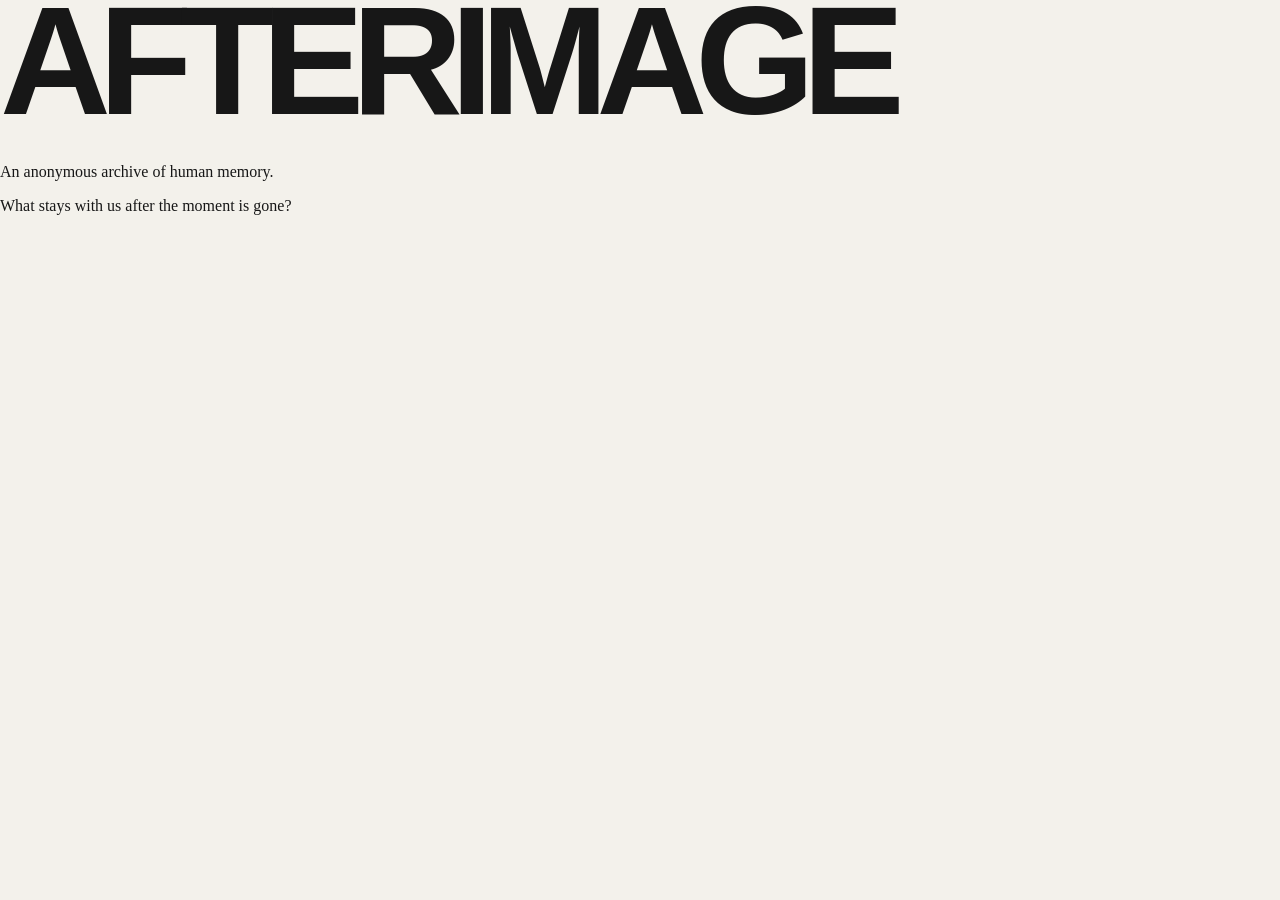
==== index.html @ 1bae3e63 "Update index.html" ====
<!DOCTYPE html>
<html lang="en">
<head>
    <meta charset="UTF-8">
    <meta name="viewport" content="width=device-width, initial-scale=1.0">
    <title>AFTERIMAGE</title>
    <link rel="stylesheet" href="style.css">
</head>

<body>

    <h1>AFTERIMAGE</h1>

    <p>An anonymous archive of human memory.</p>

    <p>What stays with us after the moment is gone?</p>

</body>
</html>
---- style.css ----
* {
    box-sizing: border-box;
}

body {
    margin: 0;
    background: #f3f1eb;
    color: #171717;
    font-family: Georgia, "Times New Roman", serif;
    min-height: 100vh;
}

main {
    max-width: 1100px;
    margin: 0 auto;
    padding: 80px 40px;
}

h1 {
    font-family: Arial, Helvetica, sans-serif;
    font-size: 12vw;
    letter-spacing: -0.08em;
    line-height: 0.8;
    margin: 0 0 40px 0;
    font-weight: 700;
}

.tagline {
    font-size: 28px;
    max-width: 600px;
    line-height: 1.3;
}

.question {
    margin-top: 120px;
    font-size: 18px;
    max-width: 500px;
    line-height: 1.6;
}

footer {
    margin-top: 150px;
    font-family: Arial, Helvetica, sans-serif;
    font-size: 11px;
    letter-spacing: 0.15em;
    text-transform: uppercase;
}
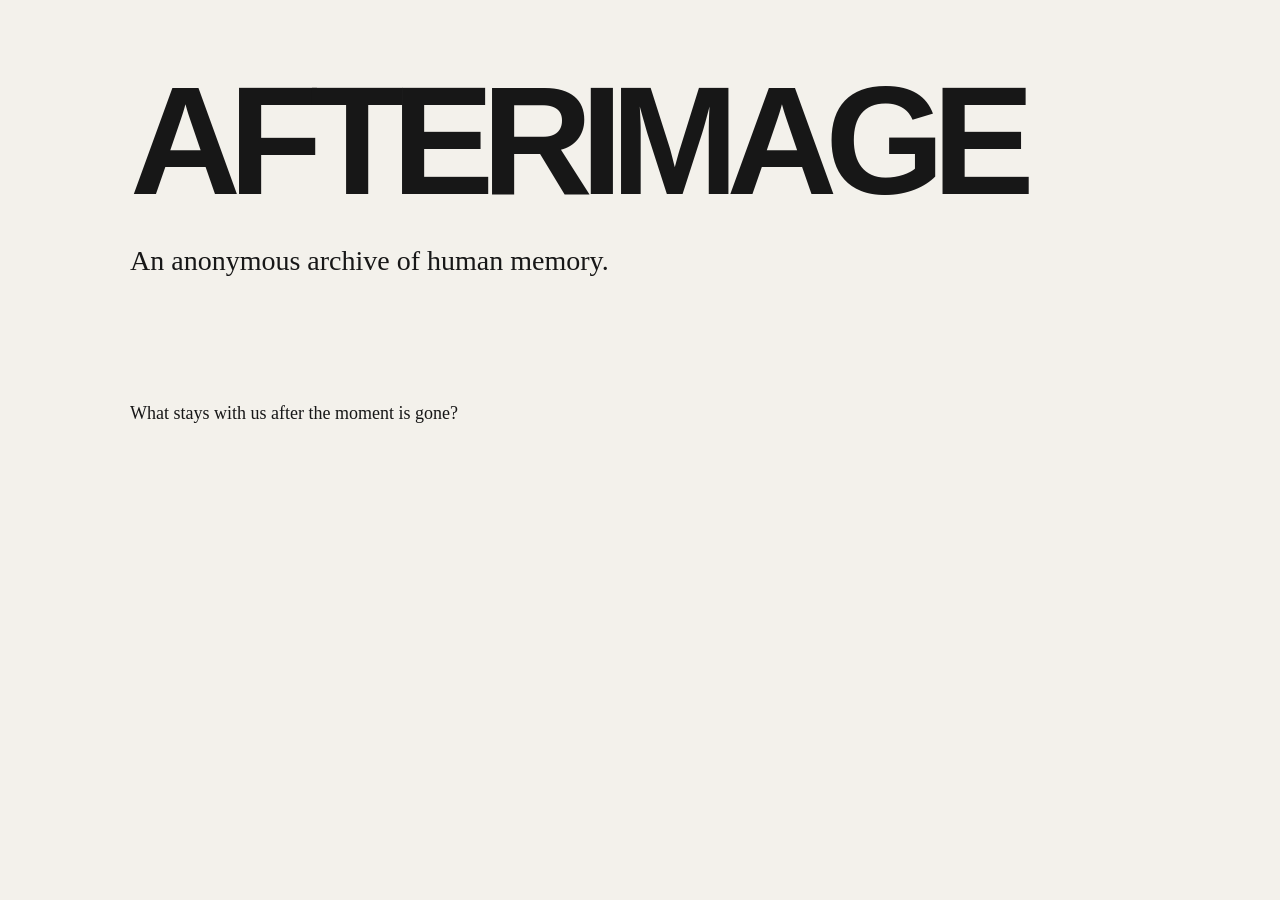
==== commit f9acce23: "Update index.html" ====
--- a/index.html
+++ b/index.html
@@ -1,5 +1,6 @@
 <!DOCTYPE html>
 <html lang="en">
+
 <head>
     <meta charset="UTF-8">
     <meta name="viewport" content="width=device-width, initial-scale=1.0">
@@ -9,11 +10,14 @@
 
 <body>
 
-    <h1>AFTERIMAGE</h1>
+    <main>
+        <h1>AFTERIMAGE</h1>
 
-    <p>An anonymous archive of human memory.</p>
+        <p class="tagline">An anonymous archive of human memory.</p>
 
-    <p>What stays with us after the moment is gone?</p>
+        <p class="question">What stays with us after the moment is gone?</p>
+    </main>
 
 </body>
+
 </html>
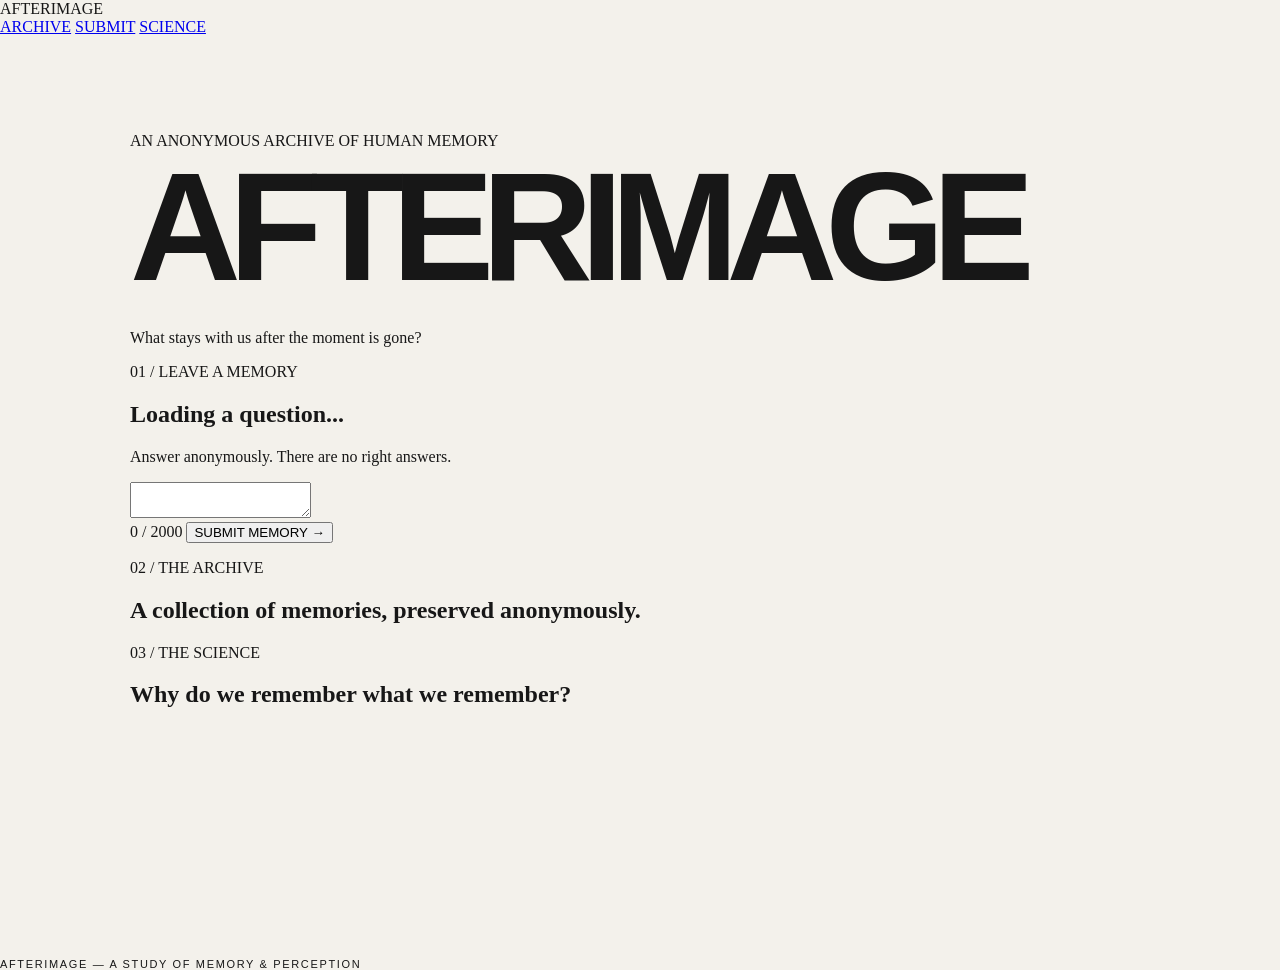
==== commit 371a3fd9: "Update index.html" ====
--- a/index.html
+++ b/index.html
@@ -4,19 +4,105 @@
 <head>
     <meta charset="UTF-8">
     <meta name="viewport" content="width=device-width, initial-scale=1.0">
+
     <title>AFTERIMAGE</title>
-    <link rel="stylesheet" href="style.css">
+
+    <link rel="stylesheet" type="text/css" href="./style.css">
 </head>
 
 <body>
 
+    <header>
+        <div class="logo">AFTERIMAGE</div>
+
+        <nav>
+            <a href="#archive">ARCHIVE</a>
+            <a href="#submit">SUBMIT</a>
+            <a href="#science">SCIENCE</a>
+        </nav>
+    </header>
+
+
     <main>
-        <h1>AFTERIMAGE</h1>
 
-        <p class="tagline">An anonymous archive of human memory.</p>
+        <section class="hero">
 
-        <p class="question">What stays with us after the moment is gone?</p>
+            <p class="eyebrow">AN ANONYMOUS ARCHIVE OF HUMAN MEMORY</p>
+
+            <h1>AFTERIMAGE</h1>
+
+            <p class="intro">
+                What stays with us after the moment is gone?
+            </p>
+
+        </section>
+
+
+        <section id="submit" class="submit-section">
+
+            <p class="section-label">01 / LEAVE A MEMORY</p>
+
+            <h2 id="question">
+                Loading a question...
+            </h2>
+
+            <p class="instruction">
+                Answer anonymously. There are no right answers.
+            </p>
+
+            <textarea
+                id="memory"
+                placeholder="Write whatever comes to mind..."
+                maxlength="2000">
+            </textarea>
+
+            <div class="submit-row">
+
+                <span id="character-count">0 / 2000</span>
+
+                <button id="submit-button">
+                    SUBMIT MEMORY →
+                </button>
+
+            </div>
+
+            <p id="message"></p>
+
+        </section>
+
+
+        <section id="archive" class="placeholder-section">
+
+            <p class="section-label">02 / THE ARCHIVE</p>
+
+            <h2>
+                A collection of memories,
+                preserved anonymously.
+            </h2>
+
+        </section>
+
+
+        <section id="science" class="placeholder-section">
+
+            <p class="section-label">03 / THE SCIENCE</p>
+
+            <h2>
+                Why do we remember
+                what we remember?
+            </h2>
+
+        </section>
+
     </main>
+
+
+    <footer>
+        AFTERIMAGE — A STUDY OF MEMORY & PERCEPTION
+    </footer>
+
+
+    <script src="./script.js"></script>
 
 </body>
 
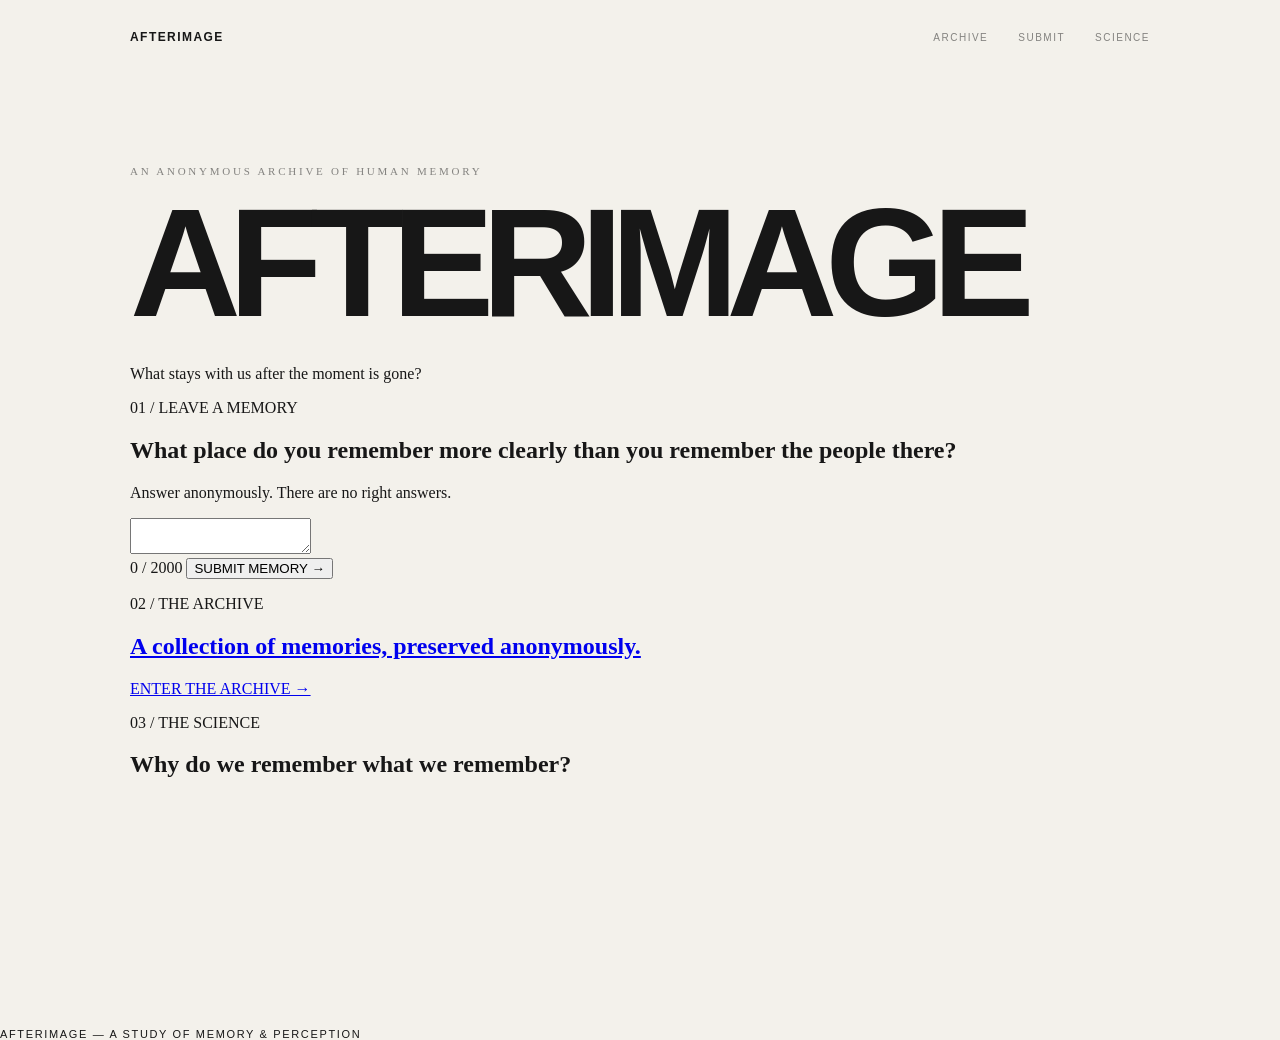
==== commit 459b7bda: "Update index.html" ====
--- a/index.html
+++ b/index.html
@@ -2,34 +2,49 @@
 <html lang="en">
 
 <head>
+
     <meta charset="UTF-8">
-    <meta name="viewport" content="width=device-width, initial-scale=1.0">
+
+    <meta name="viewport"
+          content="width=device-width, initial-scale=1.0">
 
     <title>AFTERIMAGE</title>
 
     <link rel="stylesheet" type="text/css" href="./style.css">
+
 </head>
+
 
 <body>
 
     <header>
-        <div class="logo">AFTERIMAGE</div>
+
+        <a href="index.html" class="logo">
+            AFTERIMAGE
+        </a>
 
         <nav>
             <a href="#archive">ARCHIVE</a>
             <a href="#submit">SUBMIT</a>
             <a href="#science">SCIENCE</a>
         </nav>
+
     </header>
 
 
     <main>
 
+        <!-- HERO -->
+
         <section class="hero">
 
-            <p class="eyebrow">AN ANONYMOUS ARCHIVE OF HUMAN MEMORY</p>
+            <p class="eyebrow">
+                AN ANONYMOUS ARCHIVE OF HUMAN MEMORY
+            </p>
 
-            <h1>AFTERIMAGE</h1>
+            <h1>
+                AFTERIMAGE
+            </h1>
 
             <p class="intro">
                 What stays with us after the moment is gone?
@@ -38,9 +53,13 @@
         </section>
 
 
+        <!-- SUBMIT -->
+
         <section id="submit" class="submit-section">
 
-            <p class="section-label">01 / LEAVE A MEMORY</p>
+            <p class="section-label">
+                01 / LEAVE A MEMORY
+            </p>
 
             <h2 id="question">
                 Loading a question...
@@ -58,7 +77,9 @@
 
             <div class="submit-row">
 
-                <span id="character-count">0 / 2000</span>
+                <span id="character-count">
+                    0 / 2000
+                </span>
 
                 <button id="submit-button">
                     SUBMIT MEMORY →
@@ -71,21 +92,38 @@
         </section>
 
 
+        <!-- ARCHIVE -->
+
         <section id="archive" class="placeholder-section">
 
-            <p class="section-label">02 / THE ARCHIVE</p>
+            <p class="section-label">
+                02 / THE ARCHIVE
+            </p>
 
-            <h2>
-                A collection of memories,
-                preserved anonymously.
-            </h2>
+            <a href="archive.html"
+               class="archive-link">
+
+                <h2>
+                    A collection of memories,
+                    preserved anonymously.
+                </h2>
+
+                <span class="archive-arrow">
+                    ENTER THE ARCHIVE →
+                </span>
+
+            </a>
 
         </section>
 
 
+        <!-- SCIENCE -->
+
         <section id="science" class="placeholder-section">
 
-            <p class="section-label">03 / THE SCIENCE</p>
+            <p class="section-label">
+                03 / THE SCIENCE
+            </p>
 
             <h2>
                 Why do we remember
@@ -98,7 +136,7 @@
 
 
     <footer>
-        AFTERIMAGE — A STUDY OF MEMORY & PERCEPTION
+        AFTERIMAGE — A STUDY OF MEMORY &amp; PERCEPTION
     </footer>
 
 
--- a/style.css
+++ b/style.css
@@ -10,11 +10,68 @@
     min-height: 100vh;
 }
 
+
+/* =========================
+   HEADER
+========================= */
+
+header {
+    max-width: 1100px;
+    margin: 0 auto;
+    padding: 30px 40px;
+
+    display: flex;
+    justify-content: space-between;
+    align-items: center;
+}
+
+.logo {
+    color: #171717;
+    text-decoration: none;
+
+    font-family: Arial, Helvetica, sans-serif;
+    font-size: 12px;
+    font-weight: 700;
+    letter-spacing: 0.12em;
+}
+
+nav {
+    display: flex;
+    gap: 30px;
+}
+
+nav a {
+    color: #171717;
+    text-decoration: none;
+
+    font-family: Arial, Helvetica, sans-serif;
+    font-size: 10px;
+    letter-spacing: 0.15em;
+
+    opacity: 0.5;
+
+    transition: opacity 0.2s ease;
+}
+
+nav a:hover {
+    opacity: 1;
+}
+
+
+/* =========================
+   MAIN
+========================= */
+
 main {
     max-width: 1100px;
     margin: 0 auto;
     padding: 80px 40px;
 }
+
+
+/* =========================
+   HOMEPAGE
+========================= */
 
 h1 {
     font-family: Arial, Helvetica, sans-serif;
@@ -45,3 +102,155 @@
     letter-spacing: 0.15em;
     text-transform: uppercase;
 }
+
+
+/* =========================
+   ARCHIVE
+========================= */
+
+.archive {
+    max-width: 1100px;
+    margin: 0 auto;
+    padding: 80px 30px 120px;
+}
+
+.archive-intro {
+    max-width: 700px;
+    margin-bottom: 100px;
+}
+
+.eyebrow {
+    font-size: 11px;
+    letter-spacing: 0.25em;
+    opacity: 0.5;
+    margin-bottom: 25px;
+}
+
+.archive-intro h1 {
+    font-size: clamp(60px, 10vw, 130px);
+    line-height: 0.85;
+    font-weight: 400;
+    letter-spacing: -0.06em;
+    margin: 0 0 35px;
+}
+
+.archive-description {
+    font-size: 18px;
+    line-height: 1.6;
+    max-width: 430px;
+    opacity: 0.65;
+}
+
+
+/* =========================
+   MEMORY CARDS
+========================= */
+
+.memory-grid {
+    display: grid;
+    grid-template-columns: repeat(2, 1fr);
+    gap: 25px;
+}
+
+.memory-card {
+    border: 1px solid rgba(0, 0, 0, 0.15);
+    padding: 35px;
+    min-height: 300px;
+
+    display: flex;
+    flex-direction: column;
+
+    transition:
+        transform 0.3s ease,
+        background 0.3s ease;
+}
+
+.memory-card:hover {
+    transform: translateY(-5px);
+}
+
+.memory-question {
+    font-size: 12px;
+    letter-spacing: 0.08em;
+    text-transform: uppercase;
+    opacity: 0.45;
+    line-height: 1.5;
+}
+
+.memory-text {
+    font-family: Georgia, serif;
+    font-size: 24px;
+    line-height: 1.45;
+
+    margin-top: auto;
+    margin-bottom: 30px;
+}
+
+.anonymous {
+    font-size: 12px;
+    opacity: 0.45;
+}
+
+
+/* =========================
+   ARCHIVE FOOTER
+========================= */
+
+.archive-footer {
+    text-align: center;
+    margin-top: 130px;
+    padding-top: 80px;
+    border-top: 1px solid rgba(0, 0, 0, 0.15);
+}
+
+.archive-footer p {
+    opacity: 0.5;
+    margin-bottom: 20px;
+}
+
+.archive-footer a {
+    color: inherit;
+    text-decoration: none;
+    letter-spacing: 0.15em;
+    font-size: 12px;
+}
+
+.archive-footer a:hover {
+    opacity: 0.5;
+}
+
+
+/* =========================
+   MOBILE
+========================= */
+
+@media (max-width: 700px) {
+
+    header {
+        padding: 25px 20px;
+    }
+
+    nav {
+        gap: 15px;
+    }
+
+    main {
+        padding: 60px 20px;
+    }
+
+    .archive {
+        padding: 60px 20px 80px;
+    }
+
+    .memory-grid {
+        grid-template-columns: 1fr;
+    }
+
+    .archive-intro {
+        margin-bottom: 60px;
+    }
+
+    .memory-card {
+        min-height: 260px;
+    }
+}
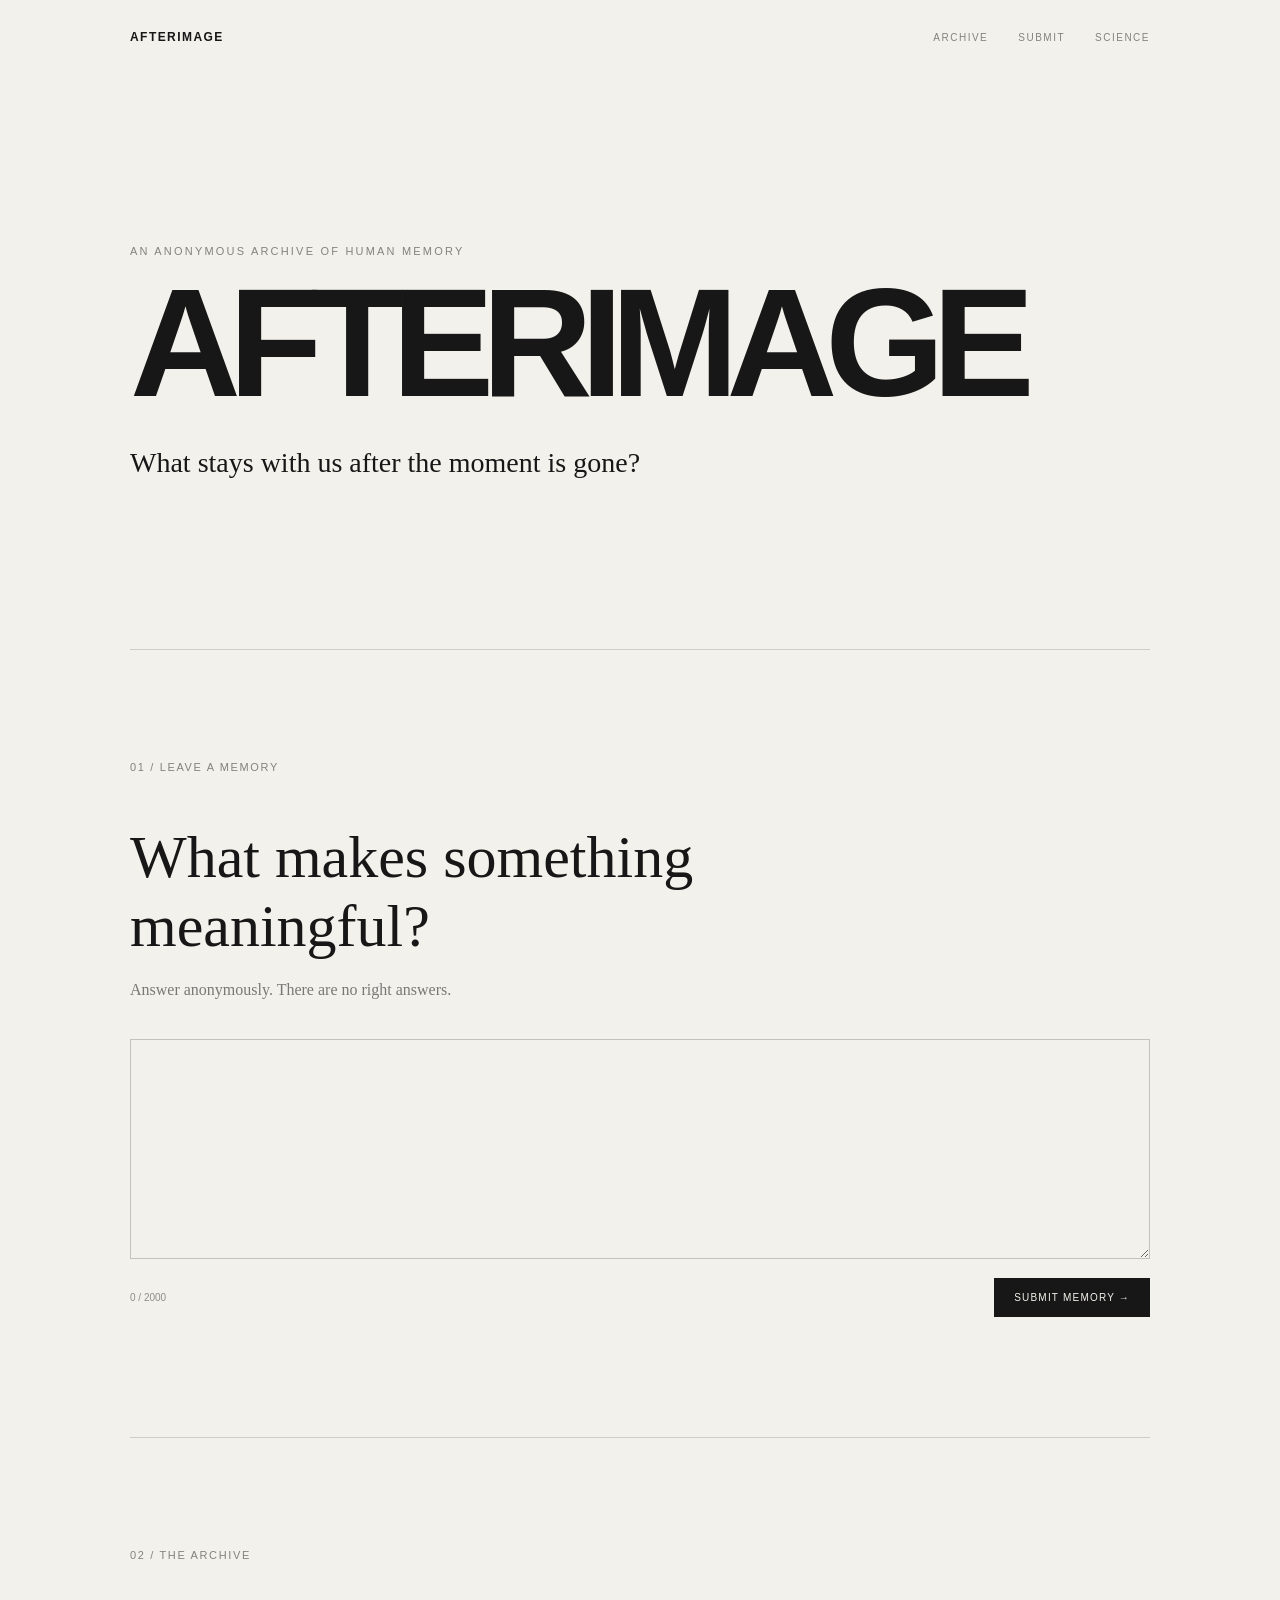
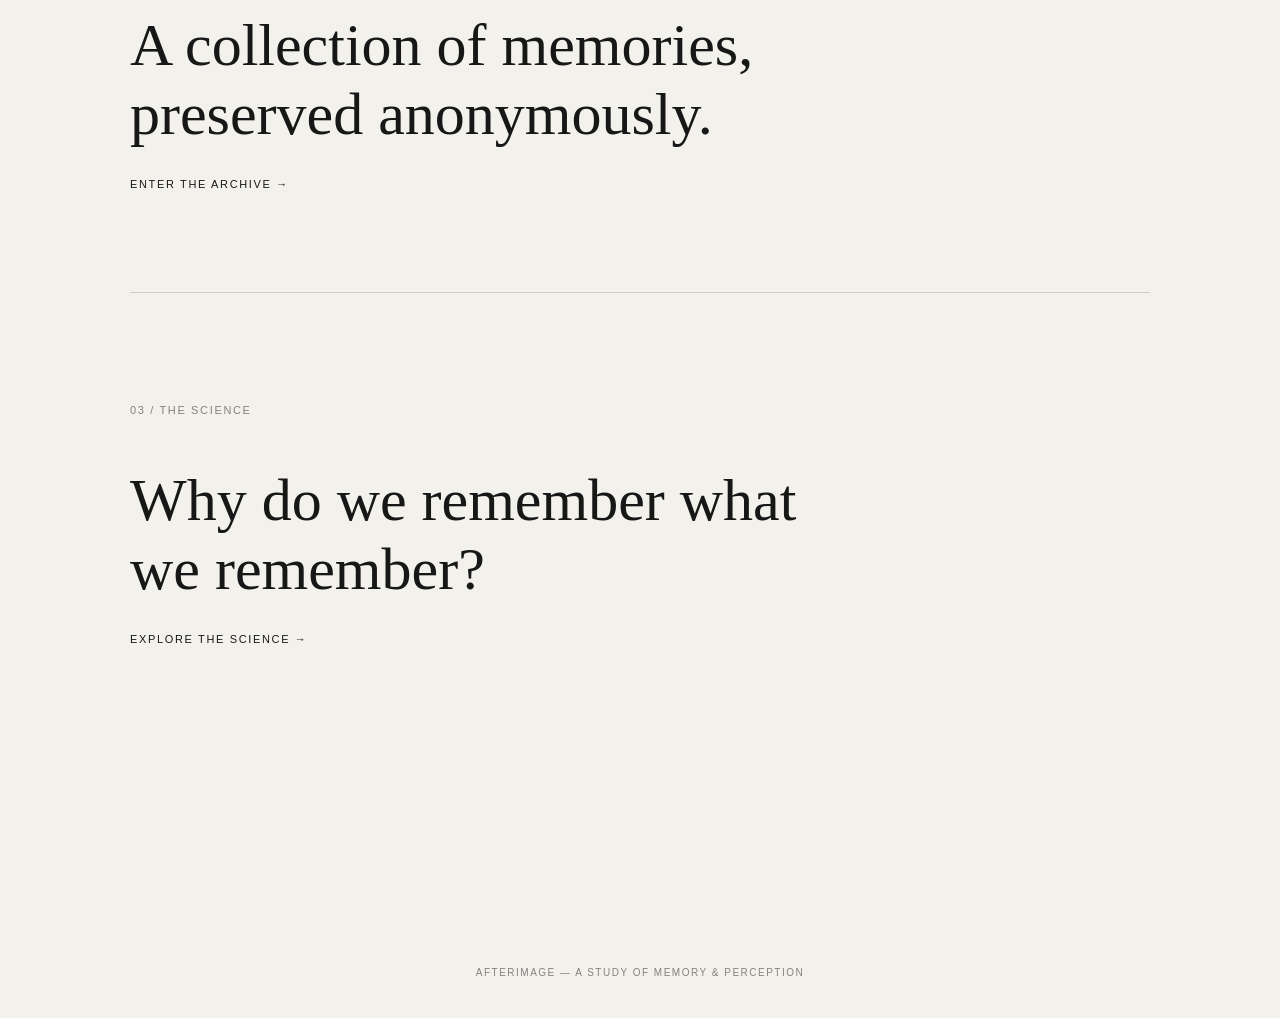
==== commit 1d52d08f: "Update index.html" ====
--- a/index.html
+++ b/index.html
@@ -10,7 +10,7 @@
 
     <title>AFTERIMAGE</title>
 
-    <link rel="stylesheet" type="text/css" href="./style.css">
+    <link rel="stylesheet" href="style.css">
 
 </head>
 
@@ -24,9 +24,9 @@
         </a>
 
         <nav>
-            <a href="#archive">ARCHIVE</a>
+            <a href="archive.html">ARCHIVE</a>
             <a href="#submit">SUBMIT</a>
-            <a href="#science">SCIENCE</a>
+            <a href="science.html">SCIENCE</a>
         </nav>
 
     </header>
@@ -94,14 +94,13 @@
 
         <!-- ARCHIVE -->
 
-        <section id="archive" class="placeholder-section">
+        <section class="placeholder-section">
 
-            <p class="section-label">
-                02 / THE ARCHIVE
-            </p>
+            <a href="archive.html" class="archive-link">
 
-            <a href="archive.html"
-               class="archive-link">
+                <p class="section-label">
+                    02 / THE ARCHIVE
+                </p>
 
                 <h2>
                     A collection of memories,
@@ -119,16 +118,24 @@
 
         <!-- SCIENCE -->
 
-        <section id="science" class="placeholder-section">
+        <section class="placeholder-section">
 
-            <p class="section-label">
-                03 / THE SCIENCE
-            </p>
+            <a href="science.html" class="archive-link">
 
-            <h2>
-                Why do we remember
-                what we remember?
-            </h2>
+                <p class="section-label">
+                    03 / THE SCIENCE
+                </p>
+
+                <h2>
+                    Why do we remember
+                    what we remember?
+                </h2>
+
+                <span class="archive-arrow">
+                    EXPLORE THE SCIENCE →
+                </span>
+
+            </a>
 
         </section>
 
@@ -140,7 +147,7 @@
     </footer>
 
 
-    <script src="./script.js"></script>
+    <script src="script.js"></script>
 
 </body>
 
--- a/style.css
+++ b/style.css
@@ -10,16 +10,12 @@
     min-height: 100vh;
 }
 
-
-/* =========================
-   HEADER
-========================= */
+/* HEADER */
 
 header {
     max-width: 1100px;
     margin: 0 auto;
     padding: 30px 40px;
-
     display: flex;
     justify-content: space-between;
     align-items: center;
@@ -28,7 +24,6 @@
 .logo {
     color: #171717;
     text-decoration: none;
-
     font-family: Arial, Helvetica, sans-serif;
     font-size: 12px;
     font-weight: 700;
@@ -43,13 +38,10 @@
 nav a {
     color: #171717;
     text-decoration: none;
-
-    font-family: Arial, Helvetica, sans-serif;
-    font-size: 10px;
-    letter-spacing: 0.15em;
-
-    opacity: 0.5;
-
+    font-family: Arial, Helvetica, sans-serif;
+    font-size: 10px;
+    letter-spacing: 0.15em;
+    opacity: 0.5;
     transition: opacity 0.2s ease;
 }
 
@@ -57,10 +49,7 @@
     opacity: 1;
 }
 
-
-/* =========================
-   MAIN
-========================= */
+/* MAIN */
 
 main {
     max-width: 1100px;
@@ -68,10 +57,11 @@
     padding: 80px 40px;
 }
 
-
-/* =========================
-   HOMEPAGE
-========================= */
+/* HOMEPAGE */
+
+.hero {
+    padding: 80px 0 140px;
+}
 
 h1 {
     font-family: Arial, Helvetica, sans-serif;
@@ -82,31 +72,138 @@
     font-weight: 700;
 }
 
-.tagline {
+.eyebrow {
+    font-family: Arial, Helvetica, sans-serif;
+    font-size: 11px;
+    letter-spacing: 0.2em;
+    opacity: 0.5;
+    margin-bottom: 25px;
+}
+
+.intro {
     font-size: 28px;
     max-width: 600px;
     line-height: 1.3;
 }
 
-.question {
-    margin-top: 120px;
+/* SUBMISSION */
+
+.submit-section {
+    padding: 100px 0;
+    border-top: 1px solid rgba(0, 0, 0, 0.15);
+}
+
+.section-label {
+    font-family: Arial, Helvetica, sans-serif;
+    font-size: 11px;
+    letter-spacing: 0.15em;
+    text-transform: uppercase;
+    opacity: 0.5;
+}
+
+.submit-section h2 {
+    font-family: Georgia, "Times New Roman", serif;
+    font-size: clamp(30px, 5vw, 60px);
+    font-weight: normal;
+    line-height: 1.15;
+    max-width: 800px;
+    margin: 50px 0 20px;
+}
+
+.instruction {
+    opacity: 0.55;
+    margin-bottom: 40px;
+}
+
+textarea {
+    width: 100%;
+    min-height: 220px;
+    resize: vertical;
+    padding: 20px;
+    border: 1px solid rgba(0, 0, 0, 0.2);
+    background: transparent;
+    color: #171717;
+    font-family: Georgia, "Times New Roman", serif;
     font-size: 18px;
-    max-width: 500px;
-    line-height: 1.6;
-}
-
-footer {
-    margin-top: 150px;
-    font-family: Arial, Helvetica, sans-serif;
-    font-size: 11px;
-    letter-spacing: 0.15em;
-    text-transform: uppercase;
-}
-
-
-/* =========================
-   ARCHIVE
-========================= */
+    line-height: 1.5;
+    outline: none;
+}
+
+textarea:focus {
+    border-color: #171717;
+}
+
+.submit-row {
+    display: flex;
+    justify-content: space-between;
+    align-items: center;
+    margin-top: 15px;
+}
+
+#character-count {
+    font-family: Arial, Helvetica, sans-serif;
+    font-size: 10px;
+    opacity: 0.45;
+}
+
+#submit-button {
+    border: none;
+    background: #171717;
+    color: #f3f1eb;
+    padding: 14px 20px;
+    font-family: Arial, Helvetica, sans-serif;
+    font-size: 10px;
+    letter-spacing: 0.12em;
+    cursor: pointer;
+}
+
+#submit-button:hover {
+    opacity: 0.75;
+}
+
+#message {
+    font-size: 14px;
+    margin-top: 20px;
+}
+
+/* HOMEPAGE SECTIONS */
+
+.placeholder-section {
+    padding: 100px 0;
+    border-top: 1px solid rgba(0, 0, 0, 0.15);
+}
+
+.placeholder-section h2 {
+    font-size: clamp(30px, 5vw, 60px);
+    font-weight: normal;
+    line-height: 1.15;
+    max-width: 700px;
+}
+
+/* ARCHIVE LINK */
+
+.archive-link {
+    display: block;
+    color: inherit;
+    text-decoration: none;
+    transition: opacity 0.3s ease;
+}
+
+.archive-link:hover {
+    opacity: 0.55;
+}
+
+.archive-link h2 {
+    margin-bottom: 25px;
+}
+
+.archive-arrow {
+    font-family: Arial, Helvetica, sans-serif;
+    font-size: 11px;
+    letter-spacing: 0.15em;
+}
+
+/* ARCHIVE PAGE */
 
 .archive {
     max-width: 1100px;
@@ -117,13 +214,6 @@
 .archive-intro {
     max-width: 700px;
     margin-bottom: 100px;
-}
-
-.eyebrow {
-    font-size: 11px;
-    letter-spacing: 0.25em;
-    opacity: 0.5;
-    margin-bottom: 25px;
 }
 
 .archive-intro h1 {
@@ -141,10 +231,7 @@
     opacity: 0.65;
 }
 
-
-/* =========================
-   MEMORY CARDS
-========================= */
+/* MEMORY CARDS */
 
 .memory-grid {
     display: grid;
@@ -156,13 +243,9 @@
     border: 1px solid rgba(0, 0, 0, 0.15);
     padding: 35px;
     min-height: 300px;
-
     display: flex;
     flex-direction: column;
-
-    transition:
-        transform 0.3s ease,
-        background 0.3s ease;
+    transition: transform 0.3s ease;
 }
 
 .memory-card:hover {
@@ -170,7 +253,8 @@
 }
 
 .memory-question {
-    font-size: 12px;
+    font-family: Arial, Helvetica, sans-serif;
+    font-size: 11px;
     letter-spacing: 0.08em;
     text-transform: uppercase;
     opacity: 0.45;
@@ -181,20 +265,18 @@
     font-family: Georgia, serif;
     font-size: 24px;
     line-height: 1.45;
-
     margin-top: auto;
     margin-bottom: 30px;
 }
 
 .anonymous {
-    font-size: 12px;
+    font-family: Arial, Helvetica, sans-serif;
+    font-size: 10px;
+    letter-spacing: 0.08em;
     opacity: 0.45;
 }
 
-
-/* =========================
-   ARCHIVE FOOTER
-========================= */
+/* ARCHIVE FOOTER */
 
 .archive-footer {
     text-align: center;
@@ -212,17 +294,28 @@
     color: inherit;
     text-decoration: none;
     letter-spacing: 0.15em;
-    font-size: 12px;
+    font-family: Arial, Helvetica, sans-serif;
+    font-size: 11px;
 }
 
 .archive-footer a:hover {
     opacity: 0.5;
 }
 
-
-/* =========================
-   MOBILE
-========================= */
+/* FOOTER */
+
+footer {
+    margin-top: 100px;
+    padding: 40px;
+    font-family: Arial, Helvetica, sans-serif;
+    font-size: 10px;
+    letter-spacing: 0.15em;
+    text-transform: uppercase;
+    opacity: 0.5;
+    text-align: center;
+}
+
+/* MOBILE */
 
 @media (max-width: 700px) {
 
@@ -238,6 +331,15 @@
         padding: 60px 20px;
     }
 
+    .hero {
+        padding: 60px 0 100px;
+    }
+
+    .submit-section,
+    .placeholder-section {
+        padding: 80px 0;
+    }
+
     .archive {
         padding: 60px 20px 80px;
     }
@@ -253,4 +355,14 @@
     .memory-card {
         min-height: 260px;
     }
-}
+
+    .submit-row {
+        align-items: flex-start;
+        gap: 20px;
+        flex-direction: column;
+    }
+
+    #submit-button {
+        width: 100%;
+    }
+}
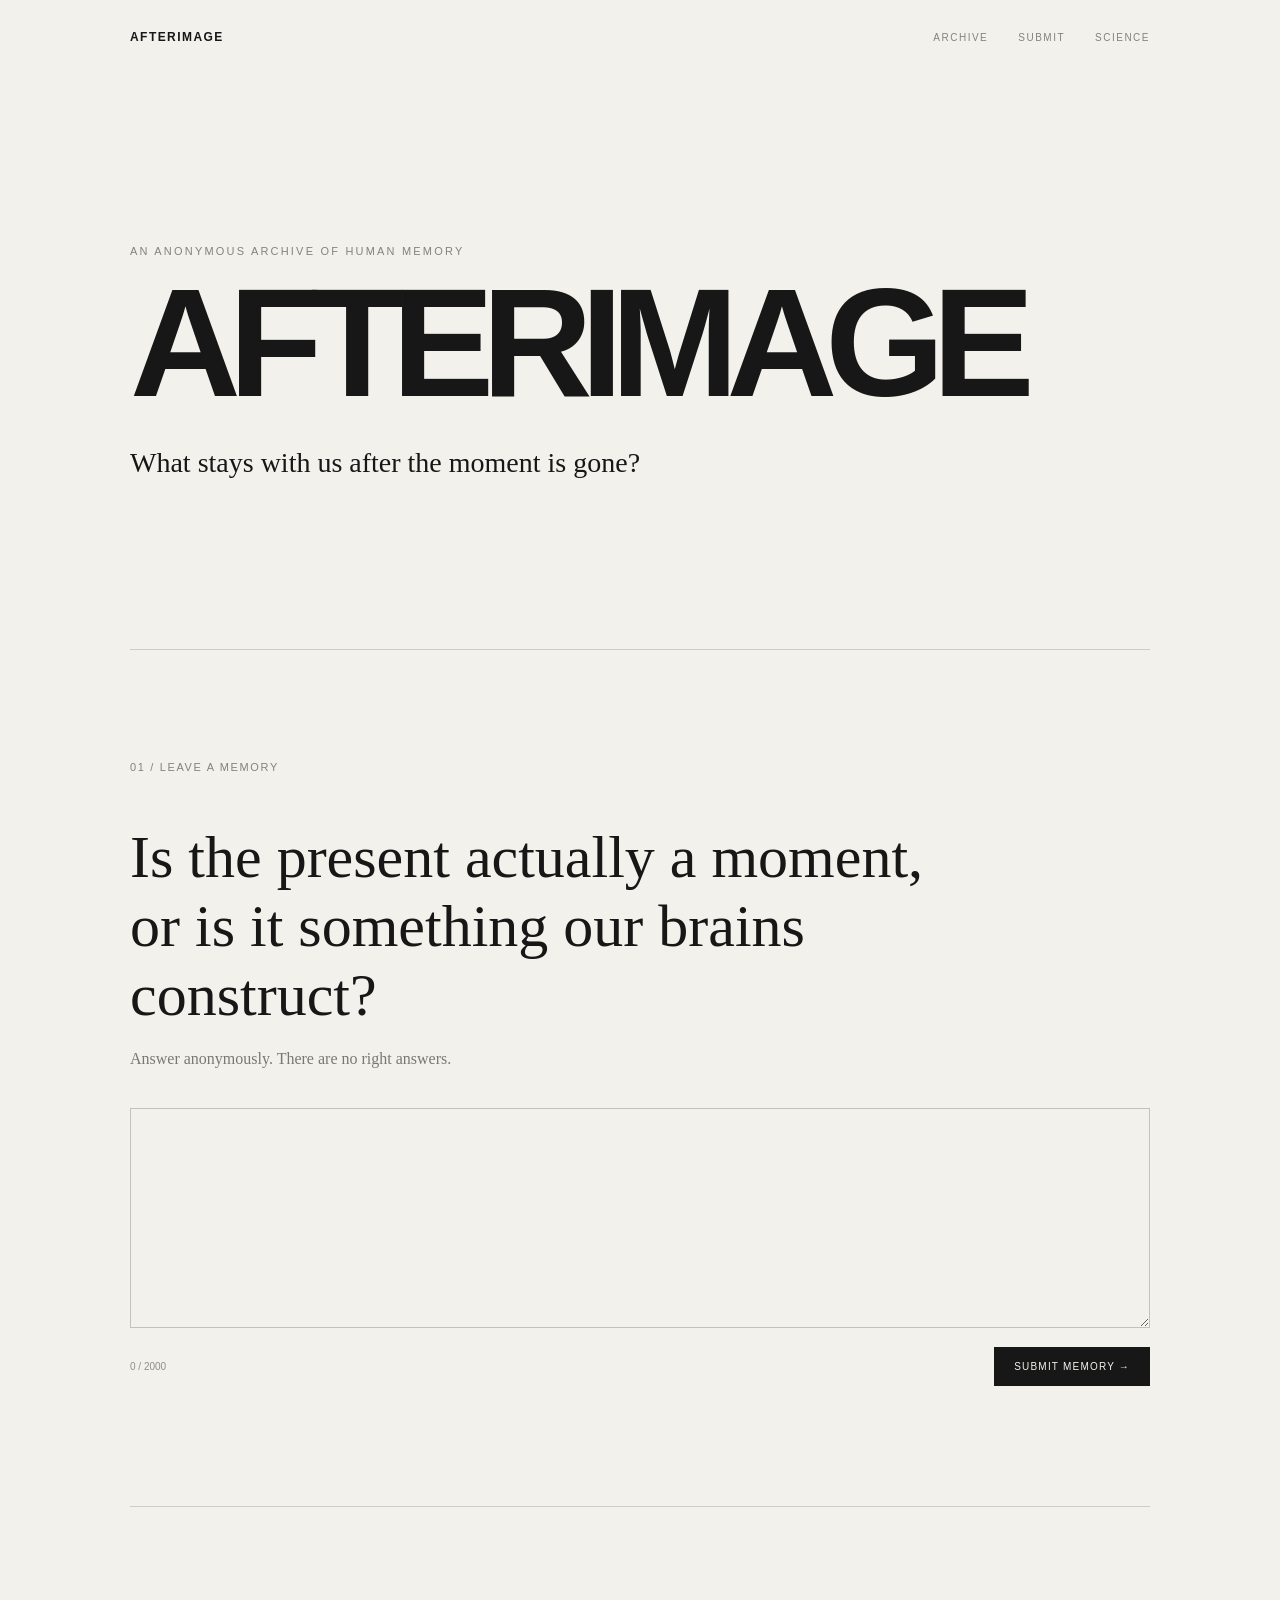
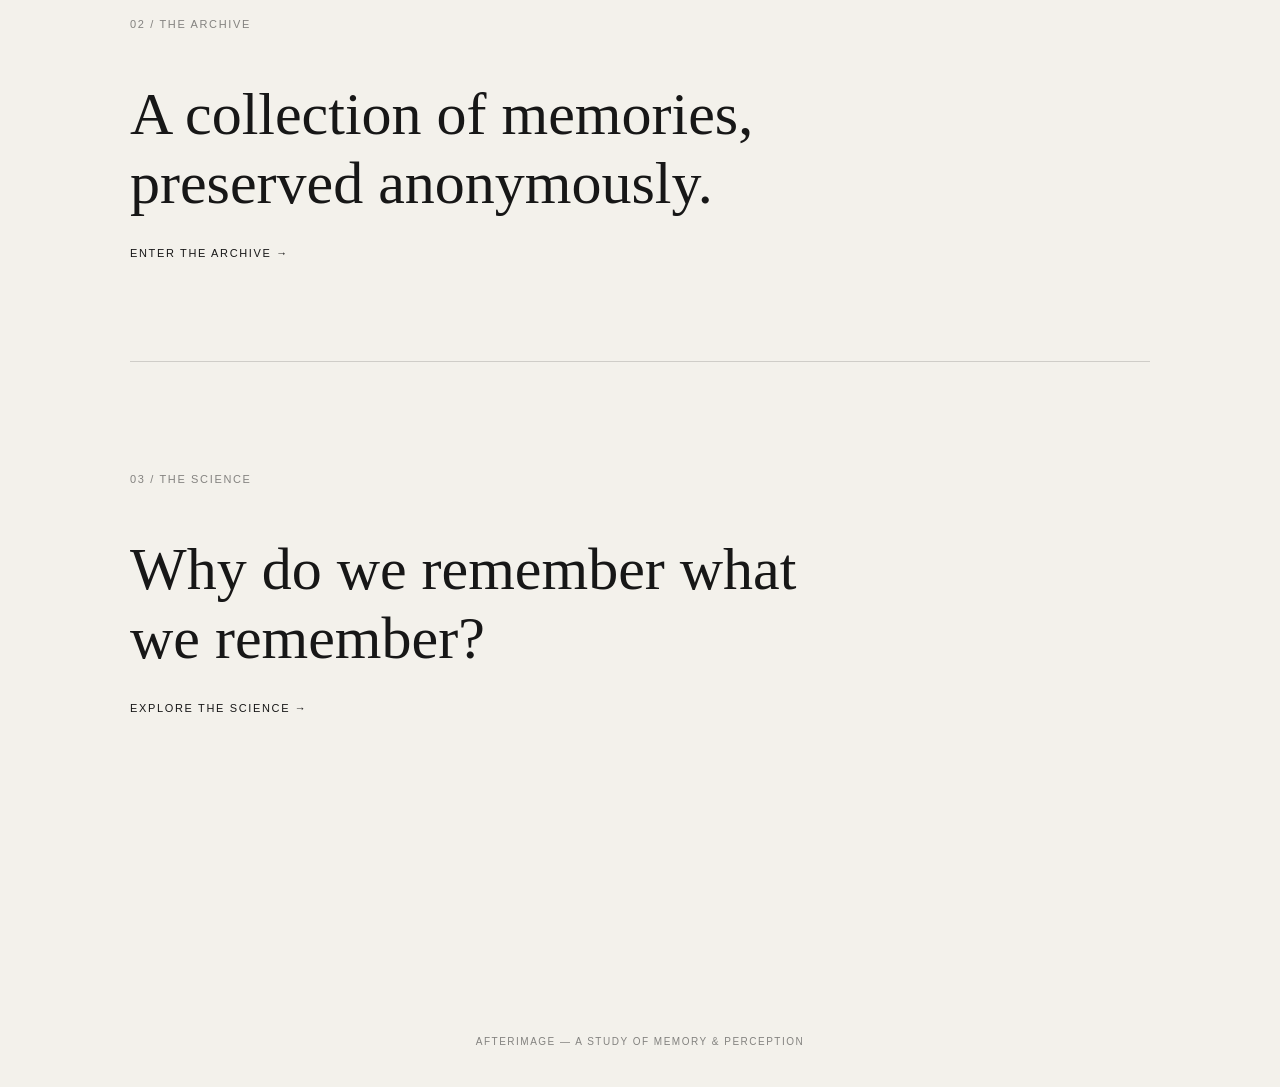
==== commit a6ac9896: "Update index.html" ====
--- a/index.html
+++ b/index.html
@@ -9,6 +9,7 @@
           content="width=device-width, initial-scale=1.0">
 
     <title>AFTERIMAGE</title>
+    <link rel="icon" type="image/png" href="AFTERIMAGE.png">
 
     <link rel="stylesheet" href="style.css">
 
